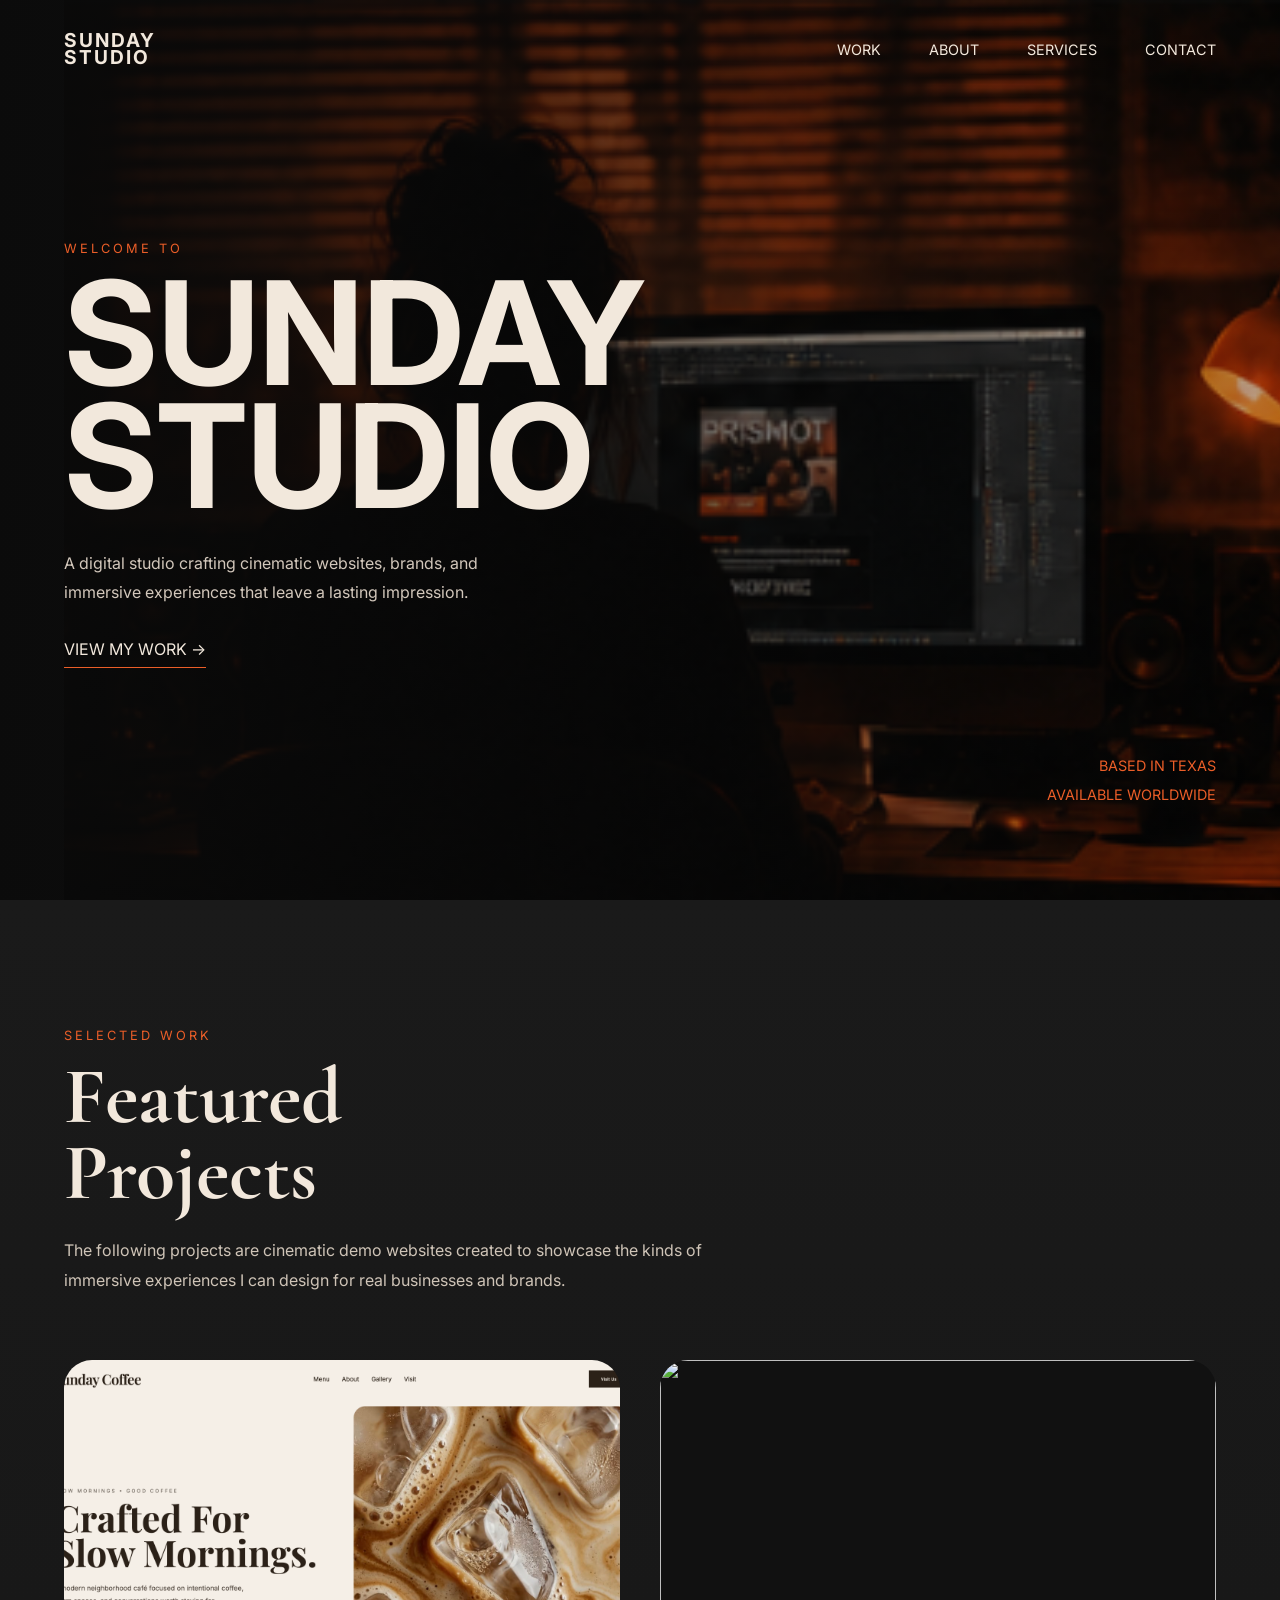
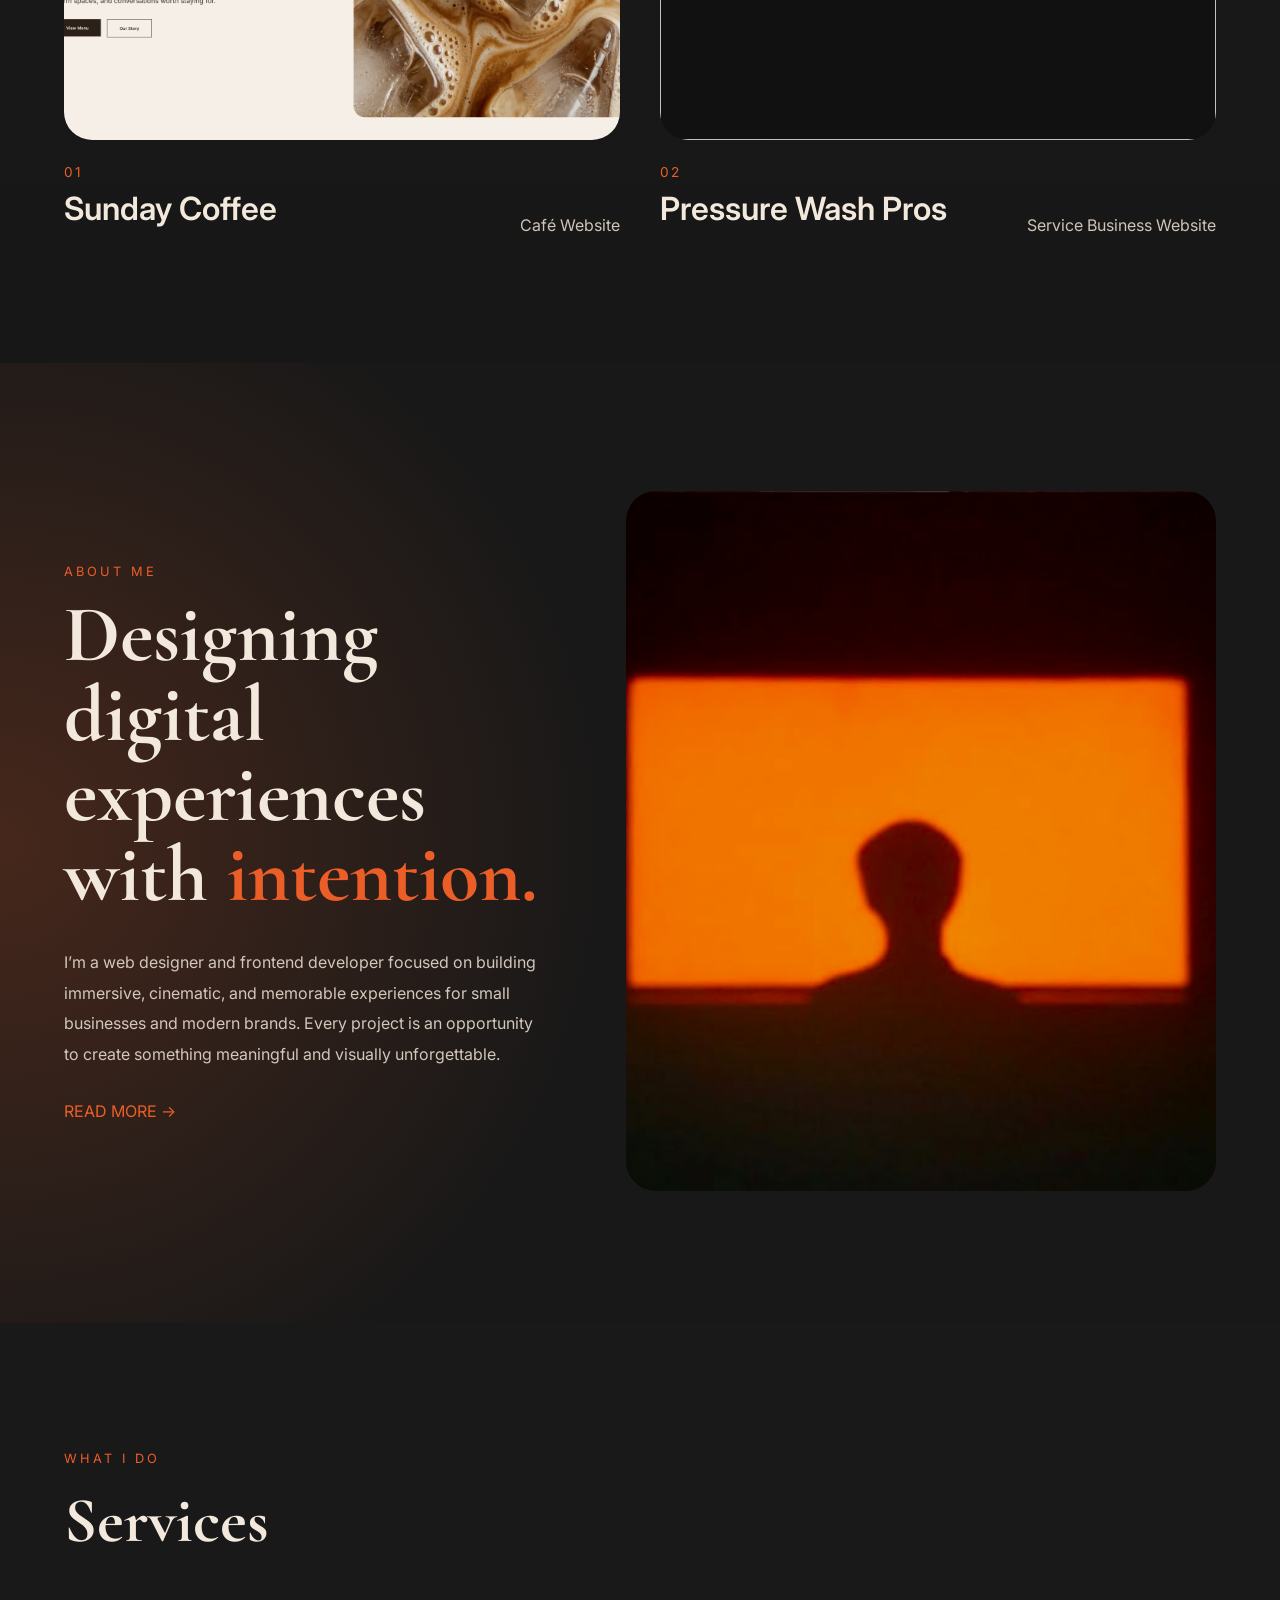
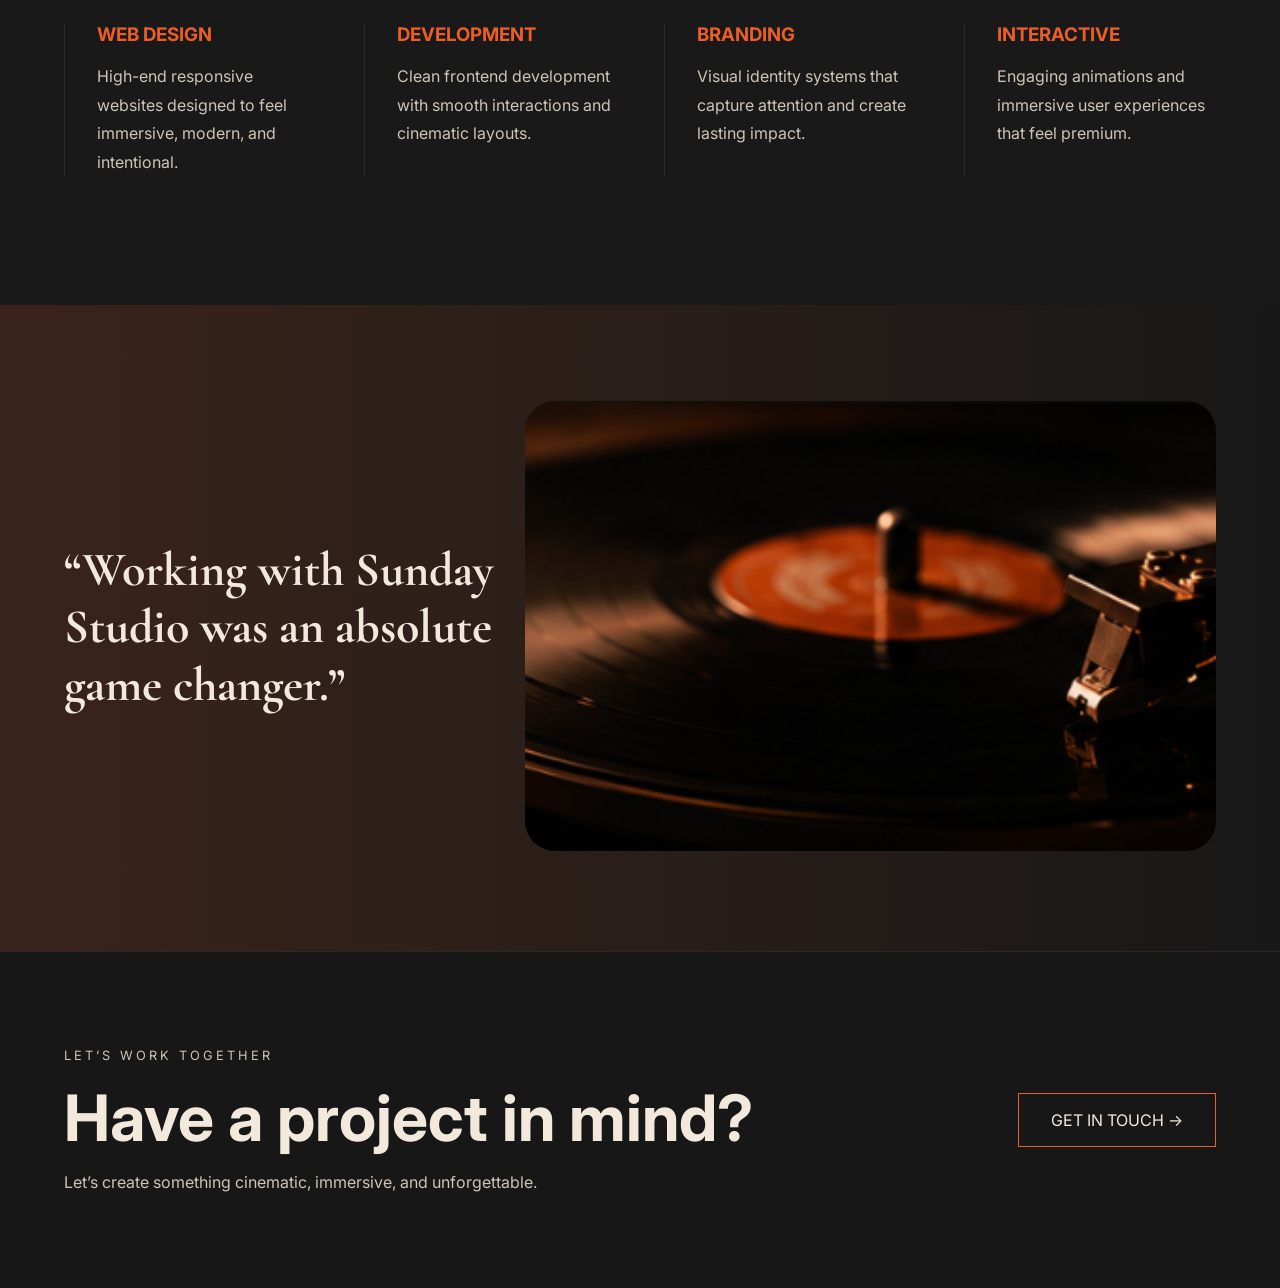
==== index.html @ 3c4f7678 "Add files via upload" ====
<!DOCTYPE html>
<html lang="en">

<head>

<meta charset="UTF-8">

<meta name="viewport" content="width=device-width, initial-scale=1.0">

<title>Sunday Studio</title>

<link rel="preconnect" href="https://fonts.googleapis.com">

<link rel="preconnect" href="https://fonts.gstatic.com" crossorigin>

<link href="https://fonts.googleapis.com/css2?family=Inter:wght@300;400;500;600;700&family=Cormorant+Garamond:wght@300;400;500;600;700&display=swap" rel="stylesheet">

<link rel="stylesheet" href="style.css">

</head>

<body>

<!-- NAV -->

<header>

<nav>

<div class="logo">
SUNDAY<br>
STUDIO
</div>

<ul>

<li>
<a href="#work">WORK</a>
</li>

<li>
<a href="#about">ABOUT</a>
</li>

<li>
<a href="#services">SERVICES</a>
</li>

<li>
<a href="#contact">CONTACT</a>
</li>

</ul>

</nav>

</header>

<!-- HERO -->

<section class="hero">

<img src="images/hero.jpg" class="hero-image">

<div class="overlay"></div>

<div class="hero-content">

<p class="small-text">
WELCOME TO
</p>

<h1>
SUNDAY<br>
STUDIO
</h1>

<p class="hero-description">

A digital studio crafting cinematic websites,
brands, and immersive experiences that leave
a lasting impression.

</p>

<a href="#work" class="hero-button">
VIEW MY WORK →
</a>

</div>

<div class="hero-side">

<p>
BASED IN TEXAS
</p>

<p>
AVAILABLE WORLDWIDE
</p>

</div>

</section>

<!-- PROJECTS -->

<section class="projects" id="work">

<div class="projects-left">

<p class="small-text">
SELECTED WORK
</p>

<h2>
Featured<br>
Projects
</h2>

<p class="projects-description">

The following projects are cinematic demo websites
created to showcase the kinds of immersive experiences
I can design for real businesses and brands.

</p>

</div>

<div class="projects-grid">

<!-- PROJECT 1 -->

<a href="sunday-coffee/index.html" class="project-card">

<div class="project-image">

<img src="images/project1.jpg">

</div>

<div class="project-info">

<div>

<p class="project-number">
01
</p>

<h3>
Sunday Coffee
</h3>

</div>

<span>
Café Website
</span>

</div>

</a>

<!-- PROJECT 2 -->

<a href="pressure-washing/index.html" class="project-card">

<div class="project-image">

<img src="images/project2.jpg">

</div>

<div class="project-info">

<div>

<p class="project-number">
02
</p>

<h3>
Pressure Wash Pros
</h3>

</div>

<span>
Service Business Website
</span>

</div>

</a>

</div>

</section>

<!-- ABOUT -->

<section class="about" id="about">

<div class="about-text">

<p class="small-text">
ABOUT ME
</p>

<h2>

Designing digital
experiences with
<span>intention.</span>

</h2>

<p class="about-description">

I’m a web designer and frontend developer focused on
building immersive, cinematic, and memorable experiences
for small businesses and modern brands.

Every project is an opportunity to create something
meaningful and visually unforgettable.

</p>

<a href="#">
READ MORE →
</a>

</div>

<div class="about-image">

<img src="images/about.jpg">

</div>

</section>

<!-- SERVICES -->

<section class="services" id="services">

<p class="small-text">
WHAT I DO
</p>

<h2>
Services
</h2>

<div class="services-grid">

<div class="service">

<h3>
WEB DESIGN
</h3>

<p>

High-end responsive websites designed
to feel immersive, modern, and intentional.

</p>

</div>

<div class="service">

<h3>
DEVELOPMENT
</h3>

<p>

Clean frontend development with smooth
interactions and cinematic layouts.

</p>

</div>

<div class="service">

<h3>
BRANDING
</h3>

<p>

Visual identity systems that capture
attention and create lasting impact.

</p>

</div>

<div class="service">

<h3>
INTERACTIVE
</h3>

<p>

Engaging animations and immersive
user experiences that feel premium.

</p>

</div>

</div>

</section>

<!-- QUOTE -->

<section class="quote">

<div class="quote-text">

<h2>

“Working with Sunday Studio was an
absolute game changer.”

</h2>

</div>

<div class="quote-image">

<img src="images/record.jpg">

</div>

</section>

<!-- FOOTER -->

<footer id="contact">

<div class="footer-left">

<p class="small-text">
LET’S WORK TOGETHER
</p>

<h2>

Have a project
in mind?

</h2>

<p>

Let’s create something cinematic,
immersive, and unforgettable.

</p>

</div>

<a href="#">
GET IN TOUCH →
</a>

</footer>

<script src="script.js"></script>

</body>

</html>
---- style.css ----
*{
margin:0;
padding:0;
box-sizing:border-box;
}

html{
scroll-behavior:smooth;
}

body{

font-family:'Inter',sans-serif;

background:#181818;

color:#f2e8dc;

overflow-x:hidden;
}

/* NAV */

header{

position:fixed;

width:100%;

z-index:1000;

transition:.4s;
}

nav{

display:flex;
justify-content:space-between;
align-items:center;

padding:2rem 5%;
}

.logo{

font-weight:700;

line-height:.9;

letter-spacing:2px;

font-size:1.2rem;
}

nav ul{

display:flex;

gap:3rem;

list-style:none;
}

nav a{

text-decoration:none;

color:#f2e8dc;

font-size:.9rem;

transition:.3s;
}

nav a:hover{

color:#eb5e28;
}

/* HERO */

.hero{

height:100vh;

position:relative;

display:flex;
align-items:center;

padding:0 5%;

overflow:hidden;
}

.hero-image{

position:absolute;

width:100%;
height:100%;

object-fit:cover;
}

.overlay{

position:absolute;
inset:0;

background:
linear-gradient(
to right,
rgba(10,10,10,.92),
rgba(10,10,10,.6),
rgba(10,10,10,.25)
);
}

.hero-content{

position:relative;

z-index:2;

max-width:700px;
}

.small-text{

color:#eb5e28;

letter-spacing:3px;

font-size:.8rem;

margin-bottom:1rem;
}

.hero h1{

font-size:9rem;

line-height:.85;

margin-bottom:2rem;

font-weight:700;
}

.hero-description{

max-width:450px;

line-height:1.8;

color:#d2c7bb;

margin-bottom:2rem;
}

.hero-button{

text-decoration:none;

color:#f2e8dc;

border-bottom:1px solid #eb5e28;

padding-bottom:.5rem;

transition:.3s;
}

.hero-button:hover{

color:#eb5e28;
}

.hero-side{

position:absolute;

right:5%;
bottom:10%;

z-index:2;

text-align:right;

color:#eb5e28;

line-height:2;

font-size:.9rem;
}

/* PROJECTS */

.projects{

padding:8rem 5%;

background:
linear-gradient(
to bottom,
#1a1a1a,
#171717
);
}

.projects-left{

margin-bottom:4rem;
}

.projects-left h2{

font-family:'Cormorant Garamond',serif;

font-size:5rem;

line-height:.95;

margin-bottom:1.5rem;
}

.projects-description{

max-width:650px;

line-height:1.9;

color:#cfc4b7;
}

.projects-grid{

display:grid;

grid-template-columns:repeat(2,1fr);

gap:2.5rem;

align-items:start;
}

.project-card{

text-decoration:none;

color:#f2e8dc;

display:block;

transition:.45s ease;

overflow:hidden;
}

.project-card:hover{

transform:translateY(-10px);
}

.project-image{

overflow:hidden;

border-radius:28px;

margin-bottom:1.5rem;

background:#111;
}

.project-image img{

width:100%;

height:380px;

object-fit:cover;

display:block;

transition:
transform .7s ease,
opacity .4s ease;
}

.project-card:hover img{

transform:scale(1.04);

opacity:.95;
}

.project-info{

display:flex;
justify-content:space-between;
align-items:flex-end;

gap:2rem;
}

.project-number{

color:#eb5e28;

font-size:.85rem;

margin-bottom:.6rem;

letter-spacing:2px;
}

.project-info h3{

font-size:2rem;

font-weight:600;

margin-bottom:.4rem;
}

.project-info span{

color:#cfc4b7;
}

/* ABOUT */

.about{

display:flex;
align-items:center;

padding:8rem 5%;

gap:5rem;

background:
radial-gradient(
circle at left,
rgba(235,94,40,.22),
transparent 45%
);
}

.about-text{

width:45%;
}

.about h2{

font-family:'Cormorant Garamond',serif;

font-size:5rem;

line-height:1;

margin-bottom:2rem;
}

.about span{

color:#eb5e28;
}

.about-description{

line-height:1.9;

color:#d2c7bb;

margin-bottom:2rem;
}

.about a{

text-decoration:none;

color:#eb5e28;
}

.about-image{

width:55%;
}

.about-image img{

width:100%;

height:700px;

object-fit:cover;

border-radius:30px;

filter:
contrast(1.05)
brightness(.92)
saturate(1.05);
}

/* SERVICES */

.services{

padding:8rem 5%;

background:#191919;
}

.services h2{

font-family:'Cormorant Garamond',serif;

font-size:4rem;

margin-bottom:4rem;
}

.services-grid{

display:grid;

grid-template-columns:repeat(4,1fr);

gap:3rem;
}

.service{

border-left:1px solid rgba(255,255,255,.08);

padding-left:2rem;
}

.service h3{

margin-bottom:1rem;

color:#eb5e28;
}

.service p{

line-height:1.8;

color:#cfc4b7;
}

/* QUOTE */

.quote{

display:flex;
align-items:center;

padding:6rem 5%;

background:
linear-gradient(
to right,
rgba(235,94,40,.16),
transparent
);
}

.quote-text{

width:40%;
}

.quote h2{

font-family:'Cormorant Garamond',serif;

font-size:3rem;

line-height:1.2;
}

.quote-image{

width:60%;
}

.quote-image img{

width:100%;

height:450px;

object-fit:cover;

border-radius:30px;
}

/* FOOTER */

footer{

display:flex;
justify-content:space-between;
align-items:center;

padding:6rem 5%;

border-top:1px solid rgba(255,255,255,.08);

background:#171717;
}

.footer-left h2{

font-size:4rem;

max-width:700px;

margin-bottom:1rem;
}

.footer-left p{

color:#cfc4b7;
}

footer a{

text-decoration:none;

color:#f2e8dc;

border:1px solid #eb5e28;

padding:1rem 2rem;

transition:.3s;
}

footer a:hover{

background:#eb5e28;
}

/* MOBILE */

@media(max-width:1000px){

.projects-grid,
.services-grid{

grid-template-columns:1fr;
}

.about{

flex-direction:column;
}

.about-text,
.about-image{

width:100%;
}

.hero h1{

font-size:5rem;
}

.about h2,
.projects-left h2{

font-size:4rem;
}

.quote{

flex-direction:column;

gap:3rem;
}

.quote-text,
.quote-image{

width:100%;
}

footer{

flex-direction:column;
align-items:flex-start;

gap:2rem;
}

}

@media(max-width:700px){

nav ul{

display:none;
}

.hero h1{

font-size:4rem;
}

.about h2,
.projects-left h2,
.services h2{

font-size:3rem;
}

.project-image img{

height:260px;
}

.project-info{

flex-direction:column;

align-items:flex-start;

gap:1rem;
}

}
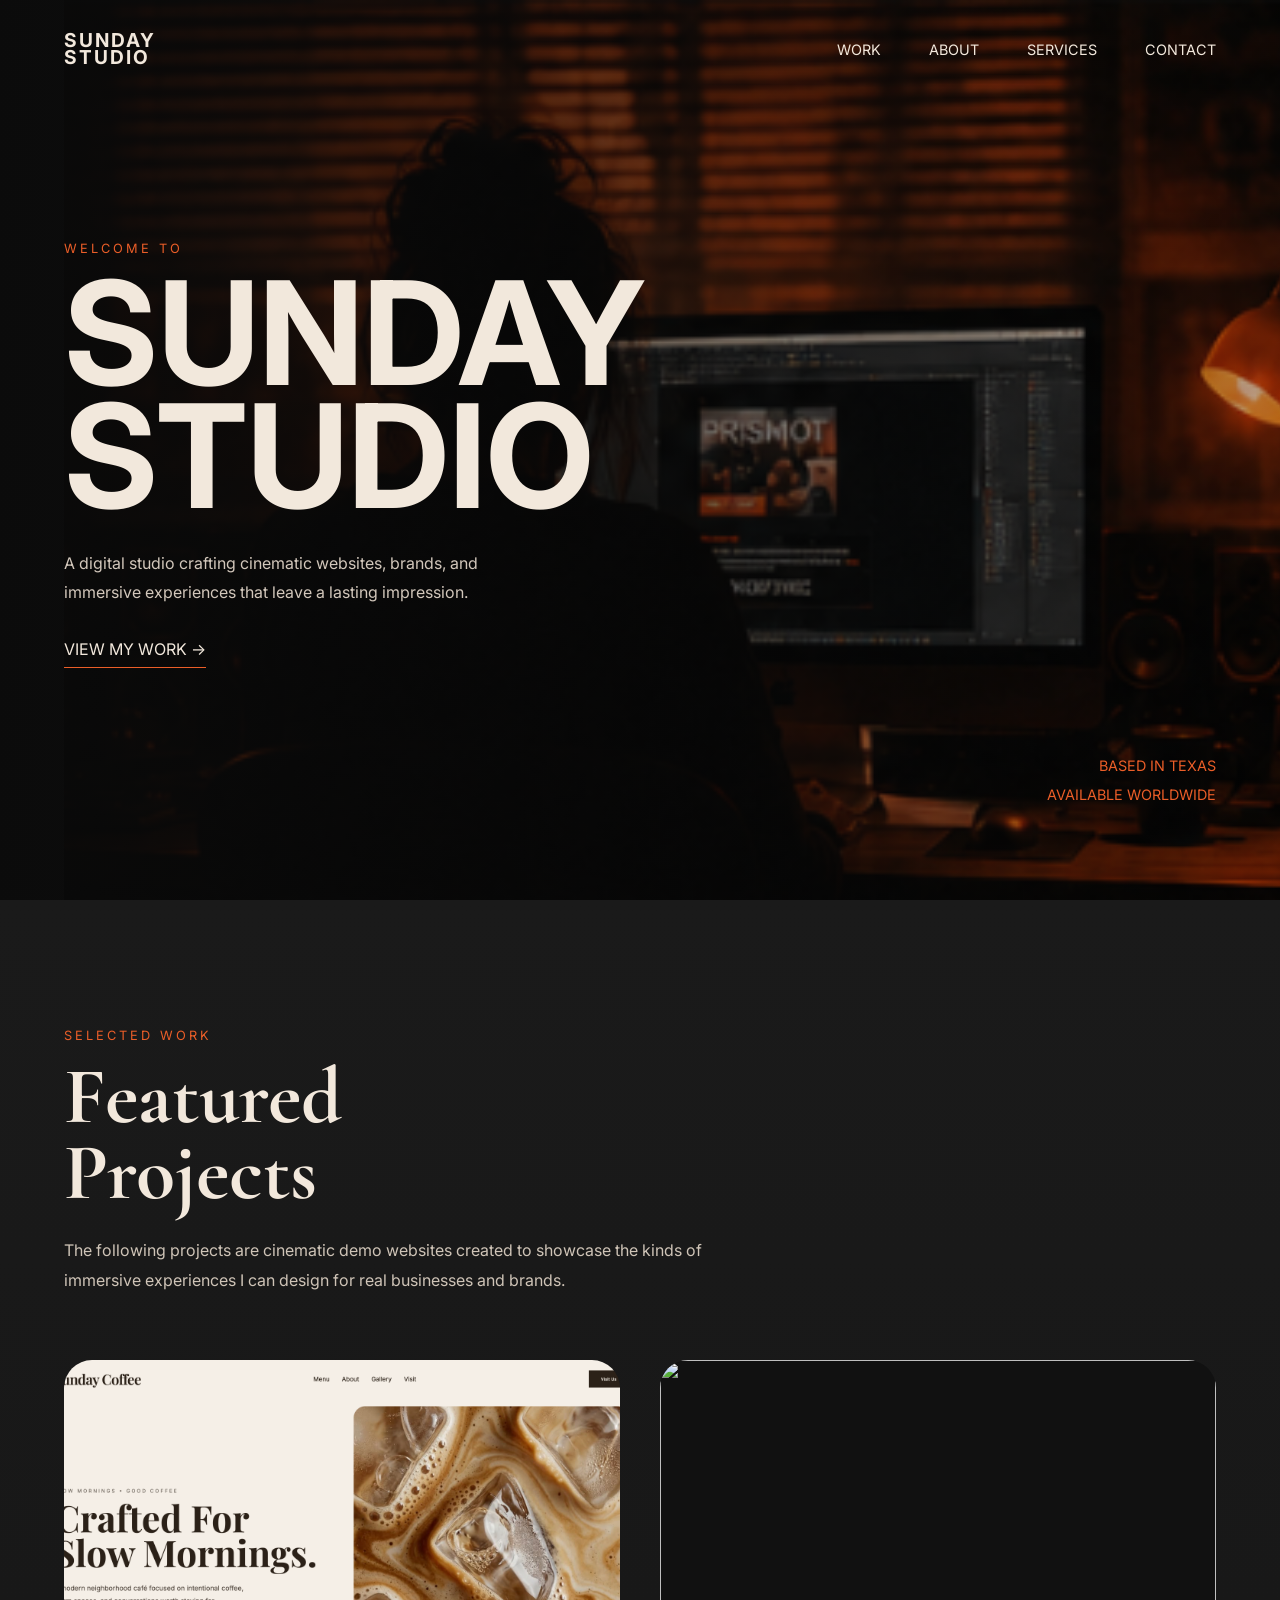
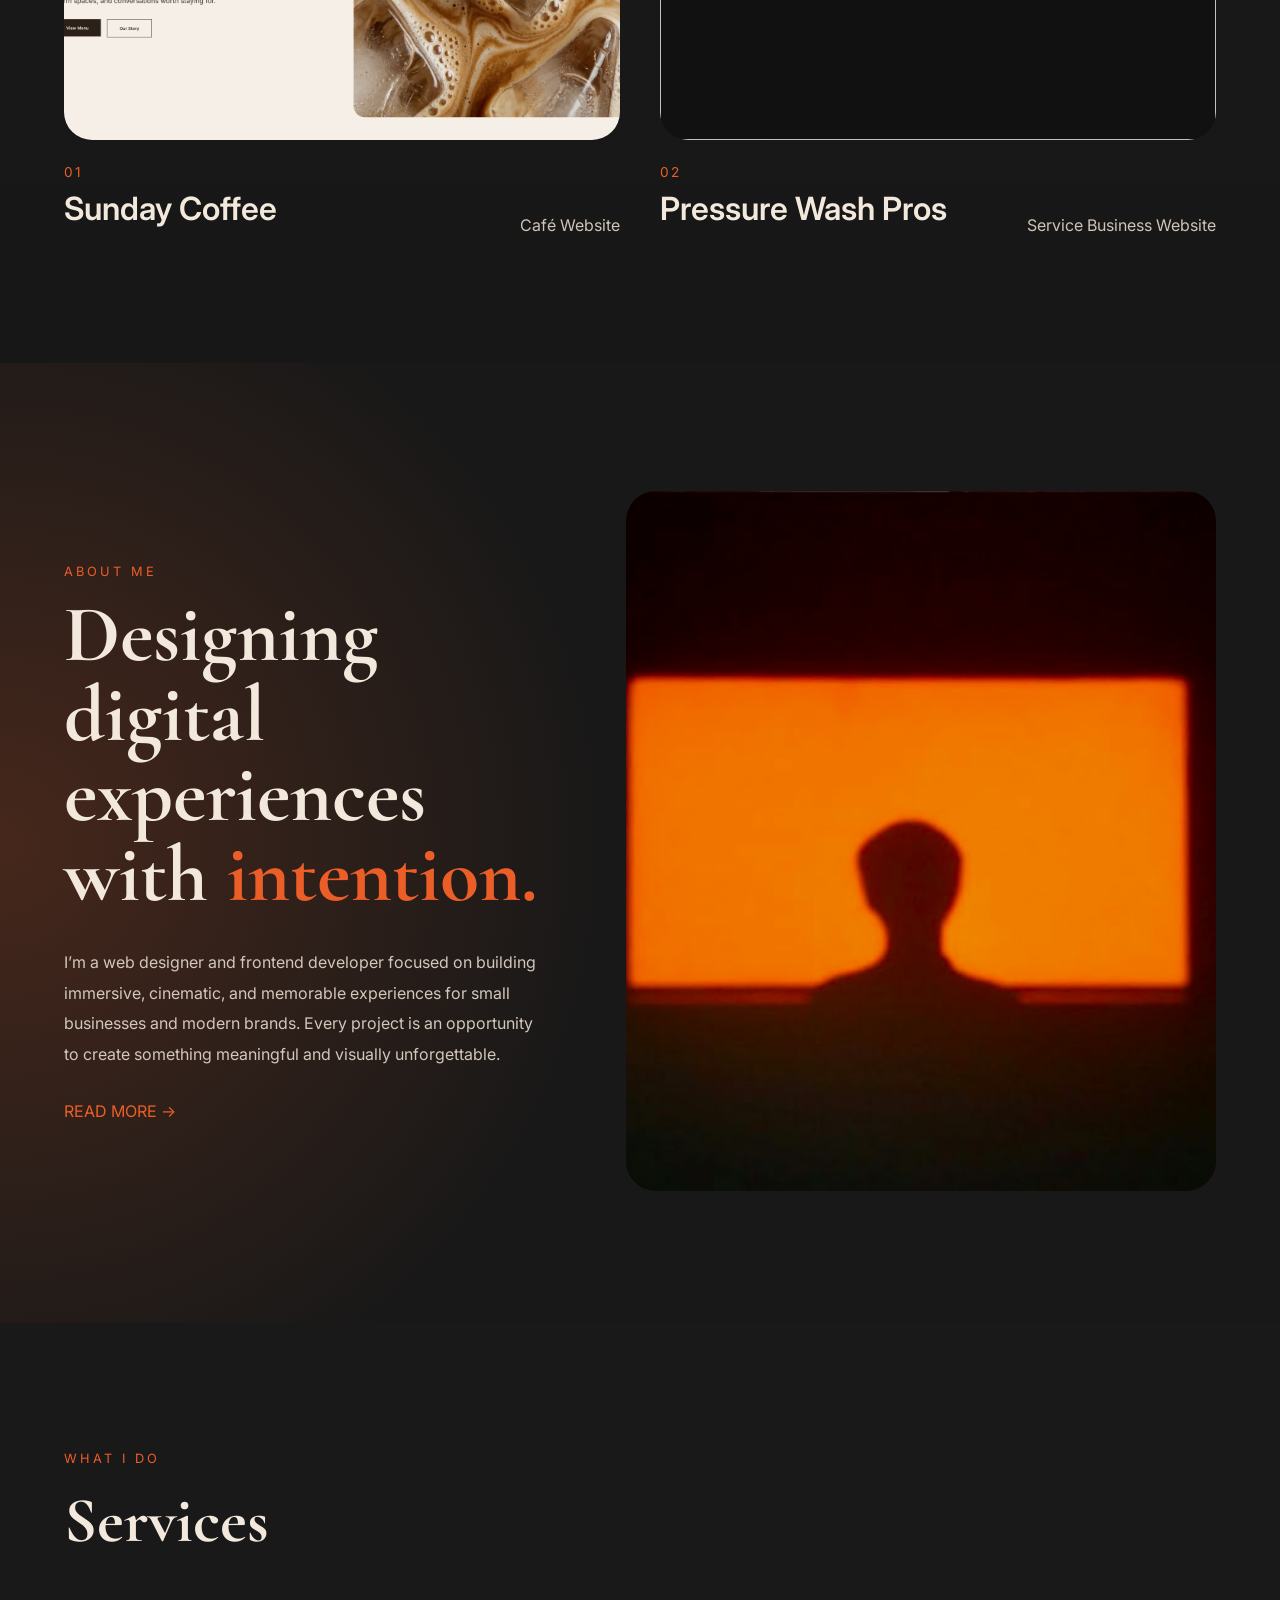
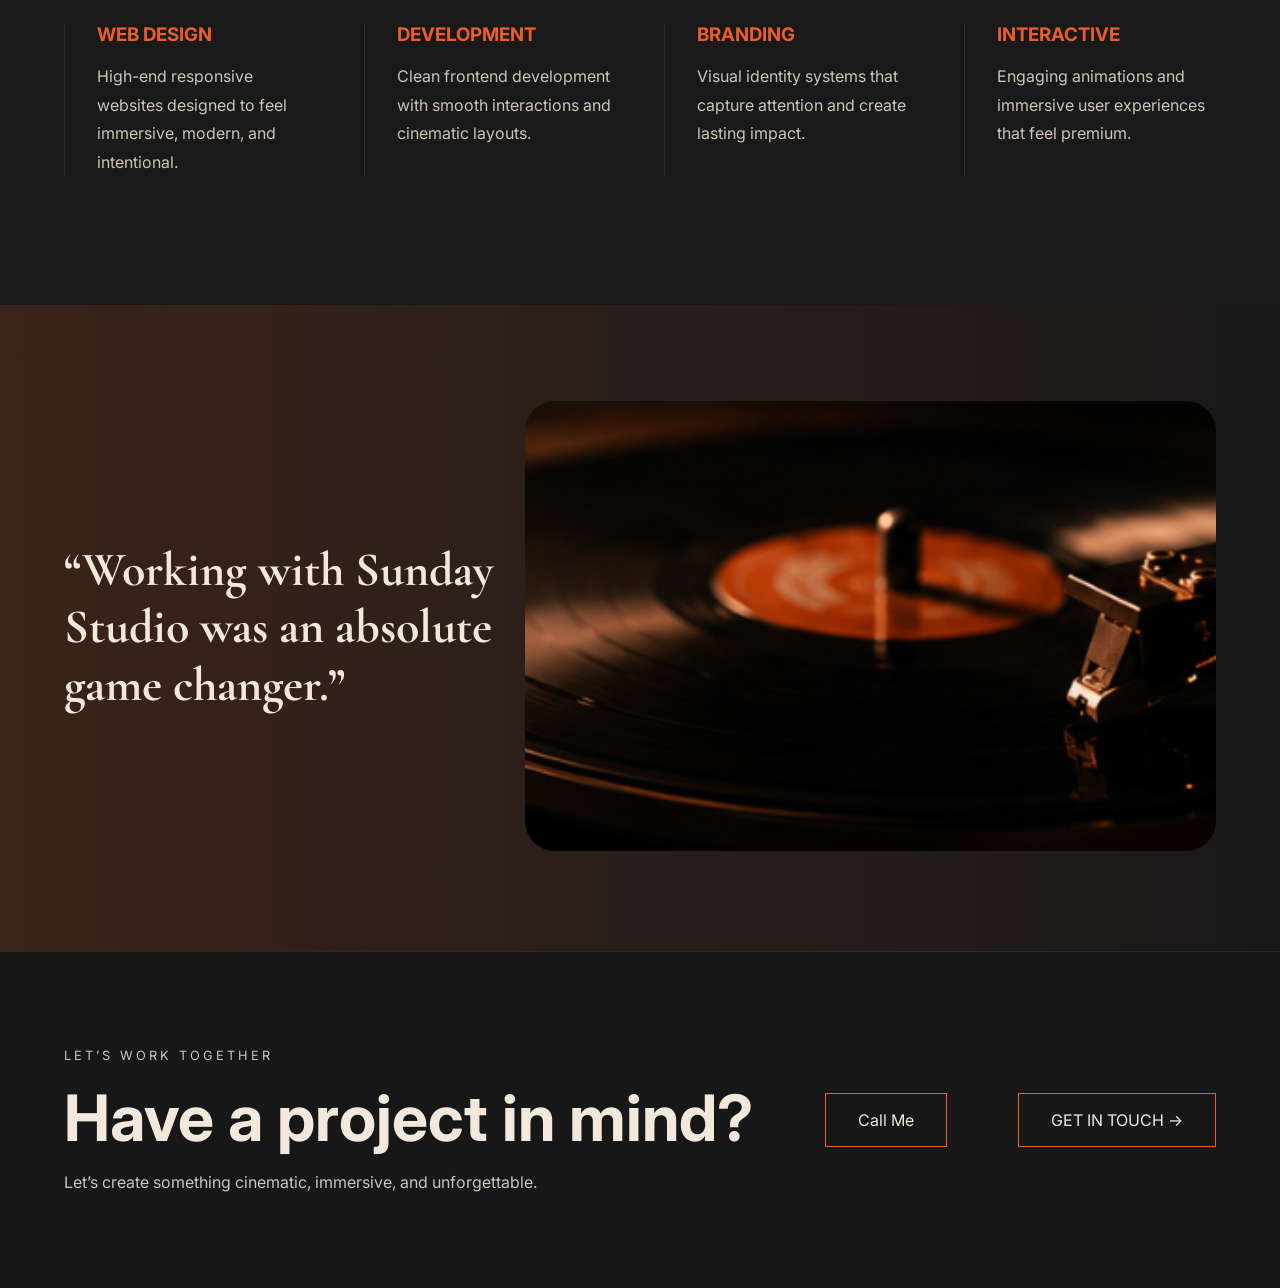
==== commit 477be59b: "Update index.html" ====
--- a/index.html
+++ b/index.html
@@ -367,8 +367,10 @@
 </p>
 
 </div>
-
-<a href="#">
+  
+<a href="tel:(936)777-4983">
+Call Me
+<a href="naomigracehaynes@icloud.com">
 GET IN TOUCH →
 </a>
 
@@ -378,4 +380,4 @@
 
 </body>
 
-</html>+</html>
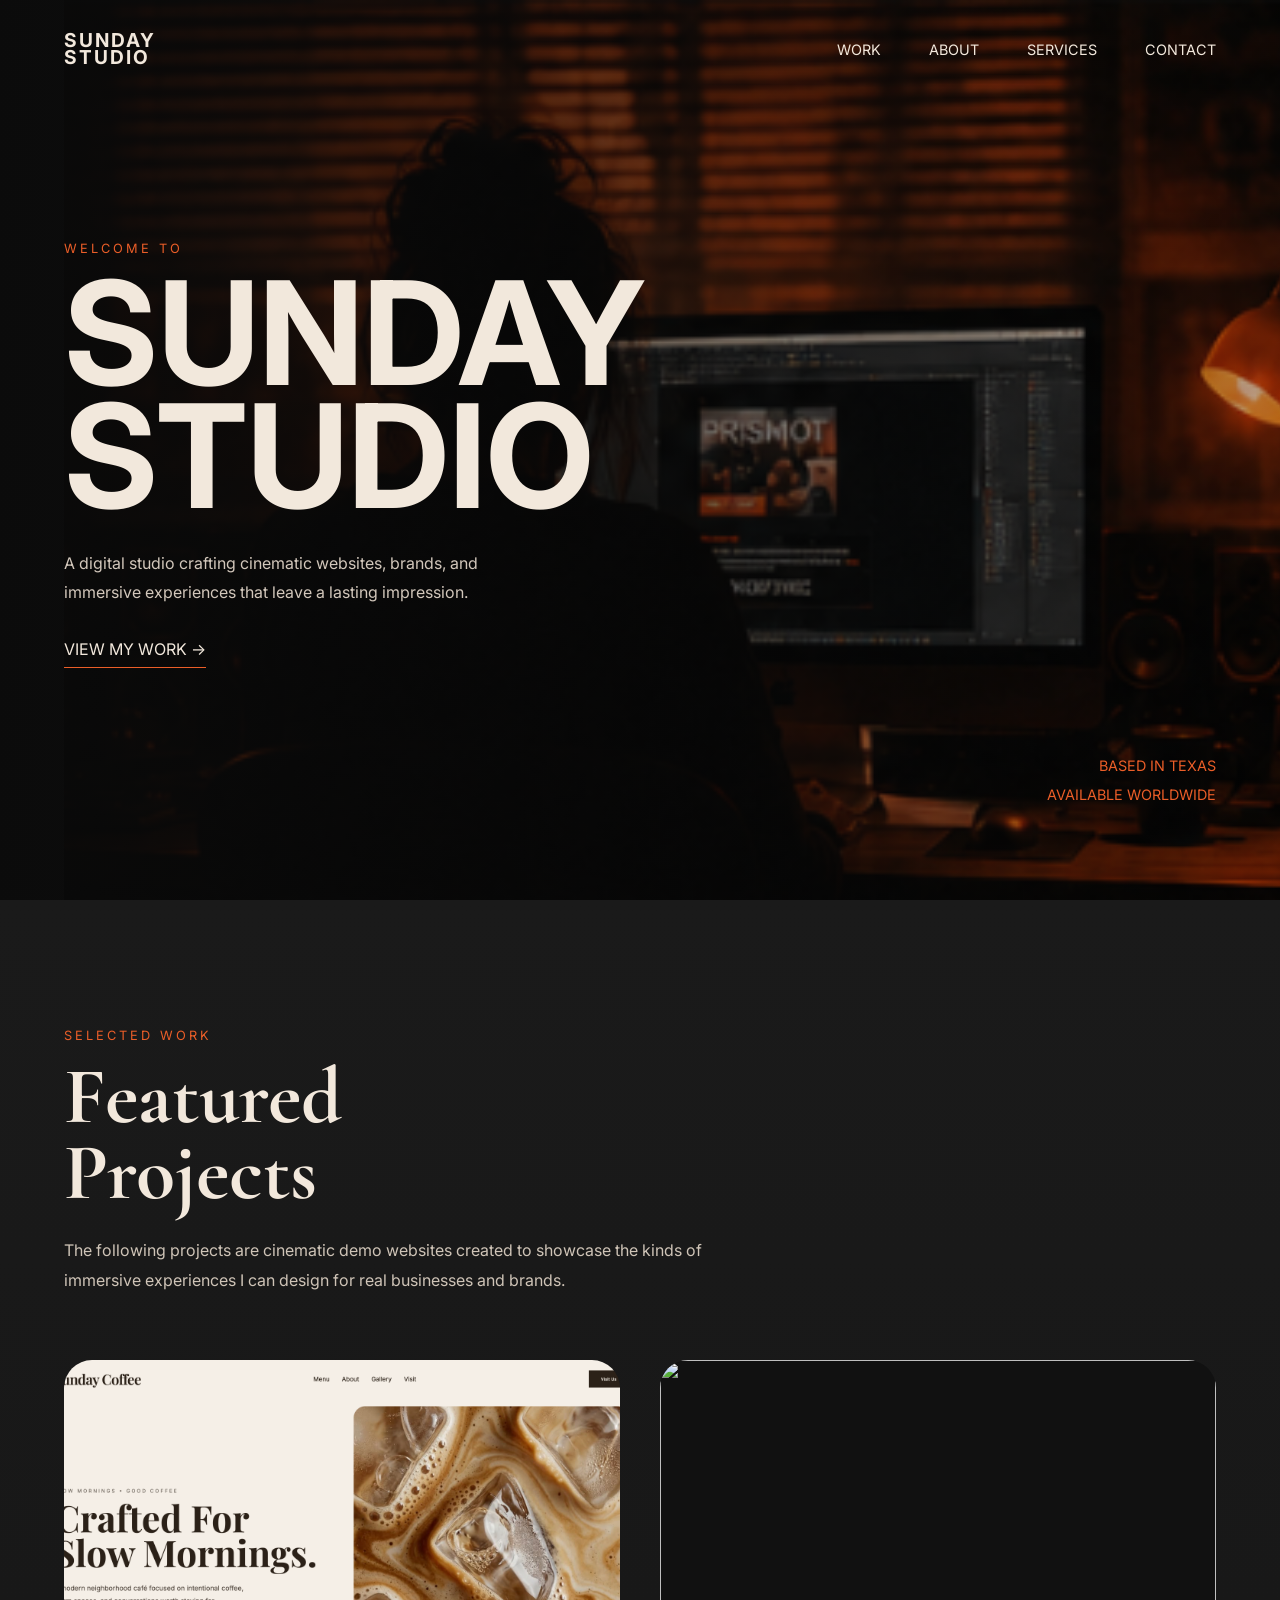
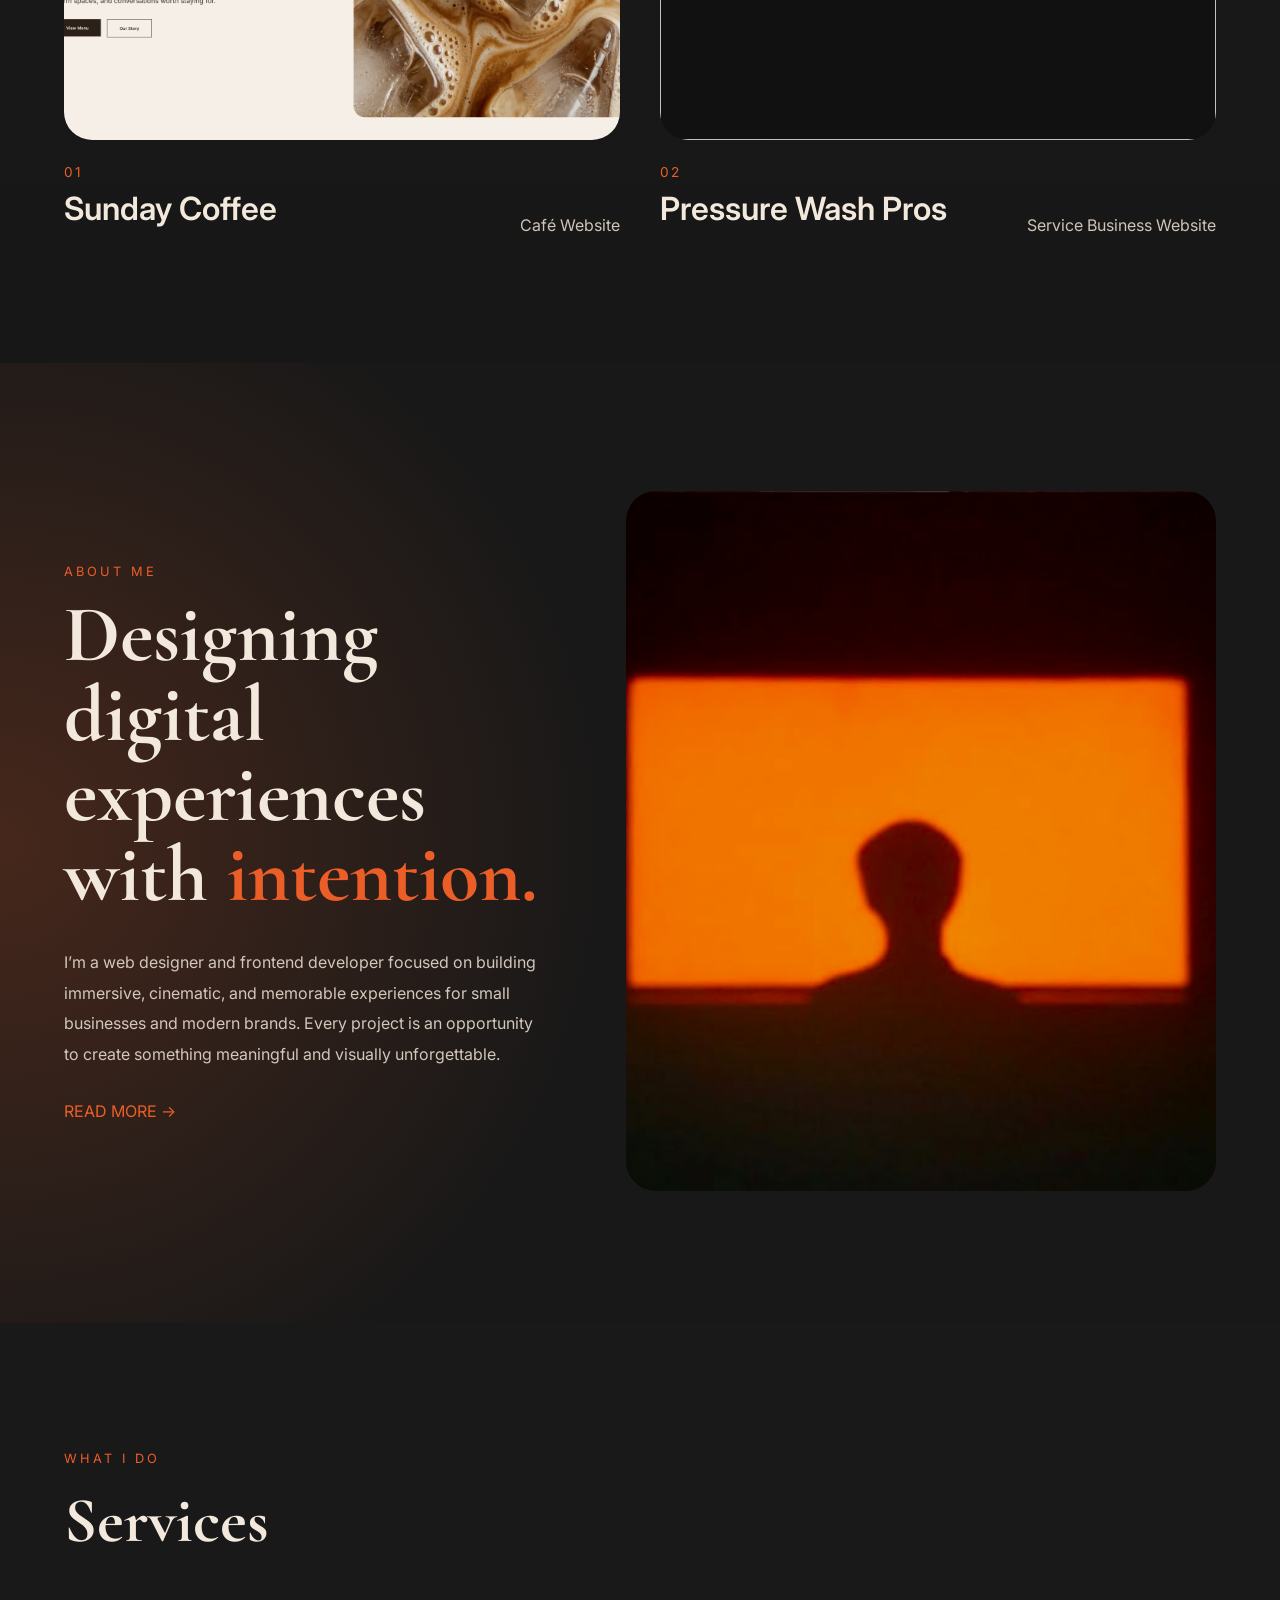
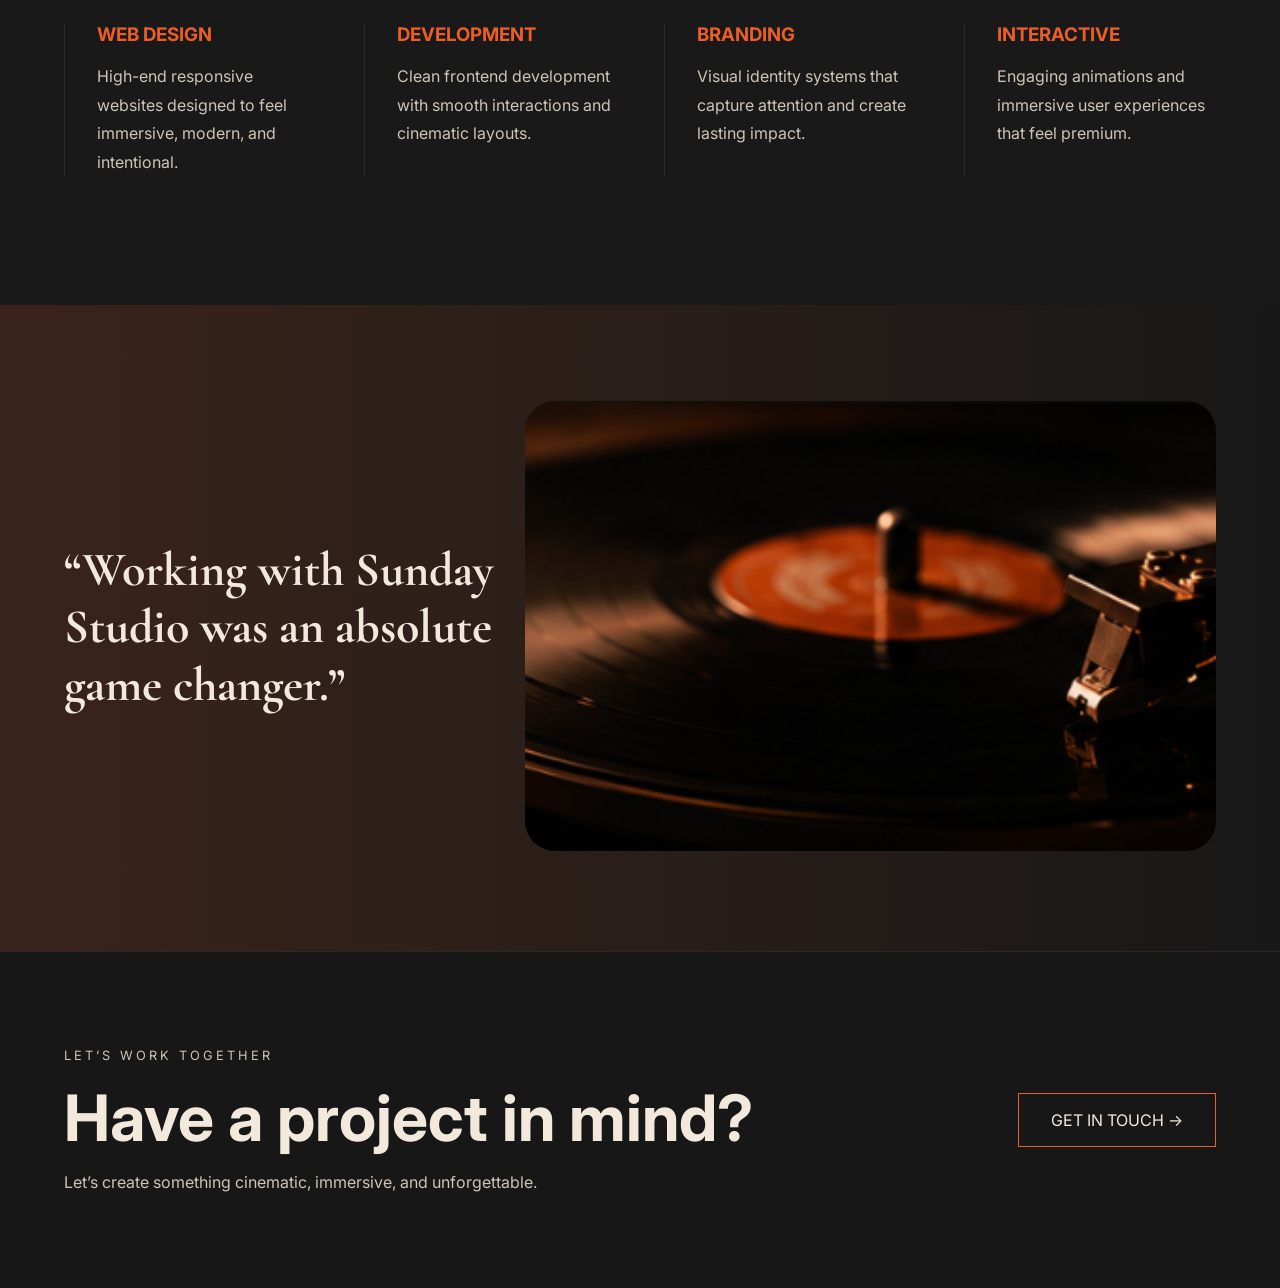
==== commit 390c2805: "Update index.html" ====
--- a/index.html
+++ b/index.html
@@ -368,9 +368,7 @@
 
 </div>
   
-<a href="tel:(936)777-4983">
-Call Me
-<a href="naomigracehaynes@icloud.com">
+<a href="mailto:youremail@gmail.com?subject=Website Inquiry">
 GET IN TOUCH →
 </a>
 
